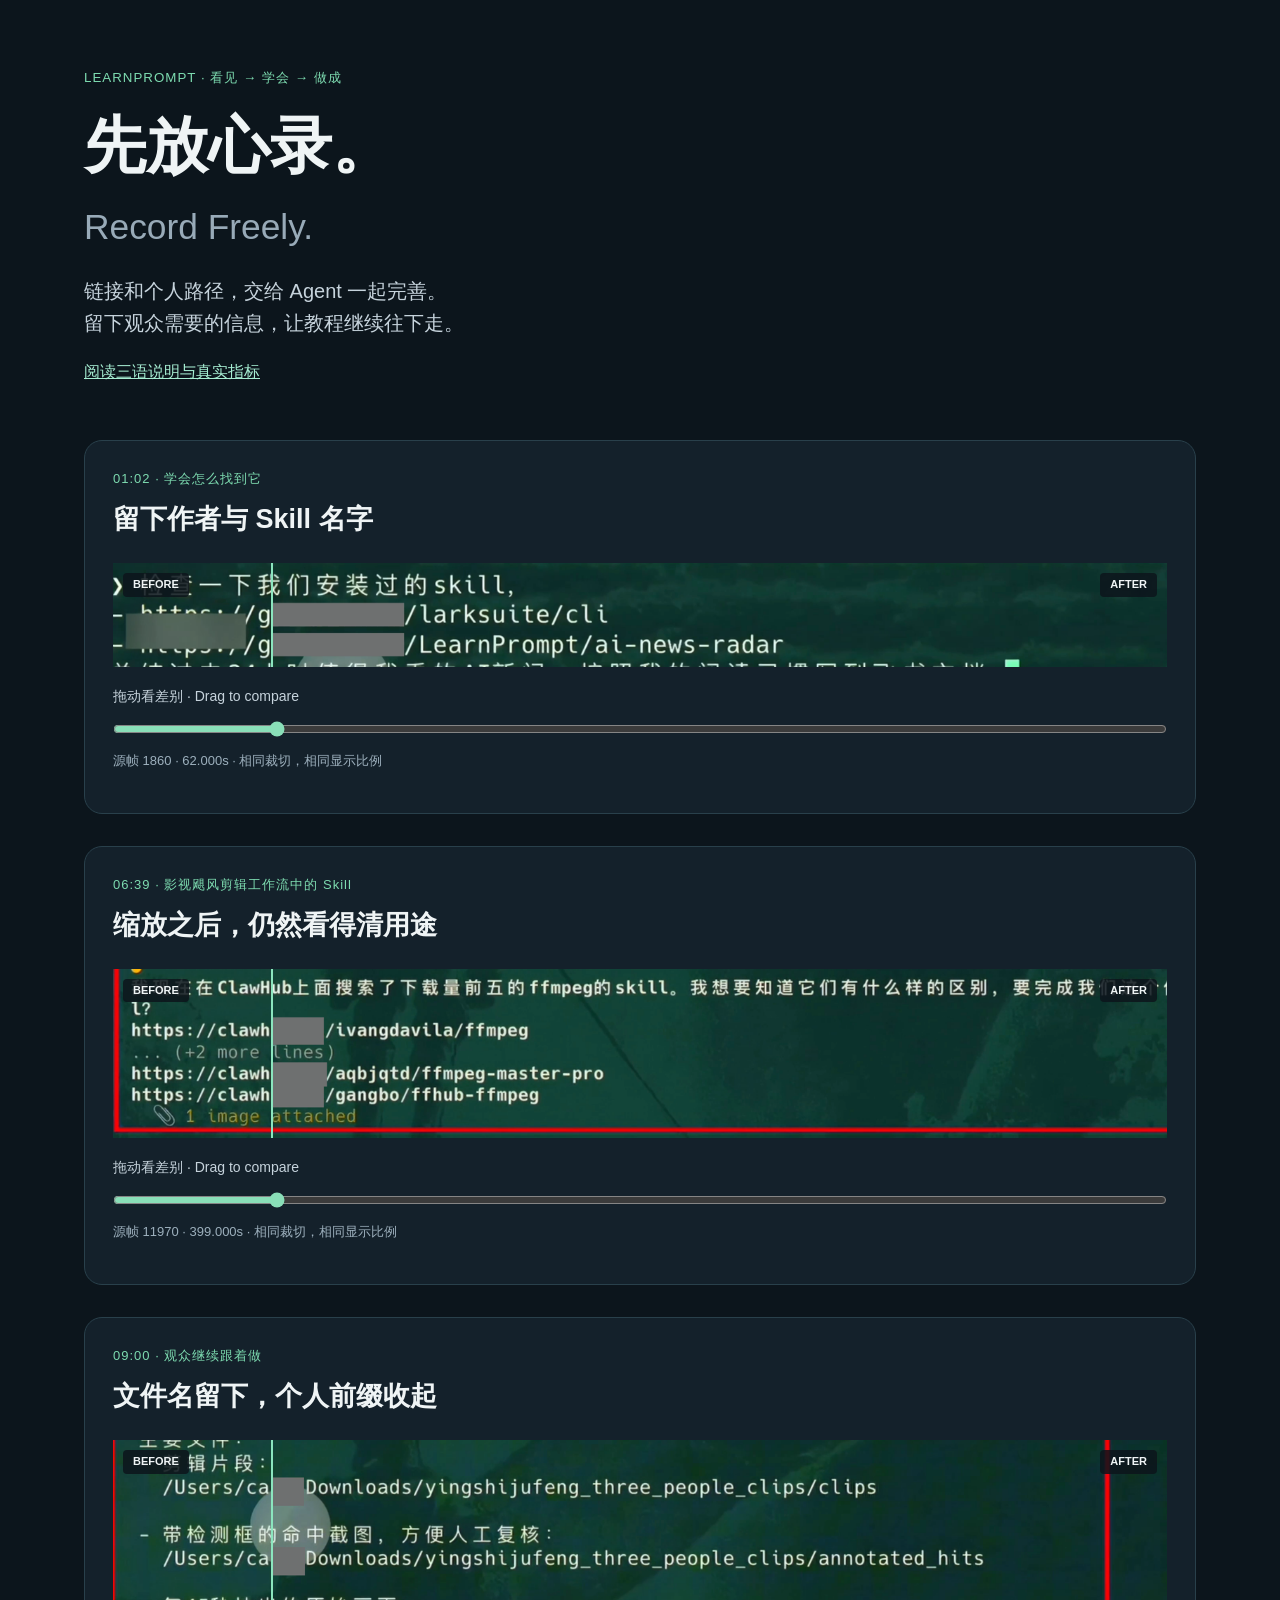
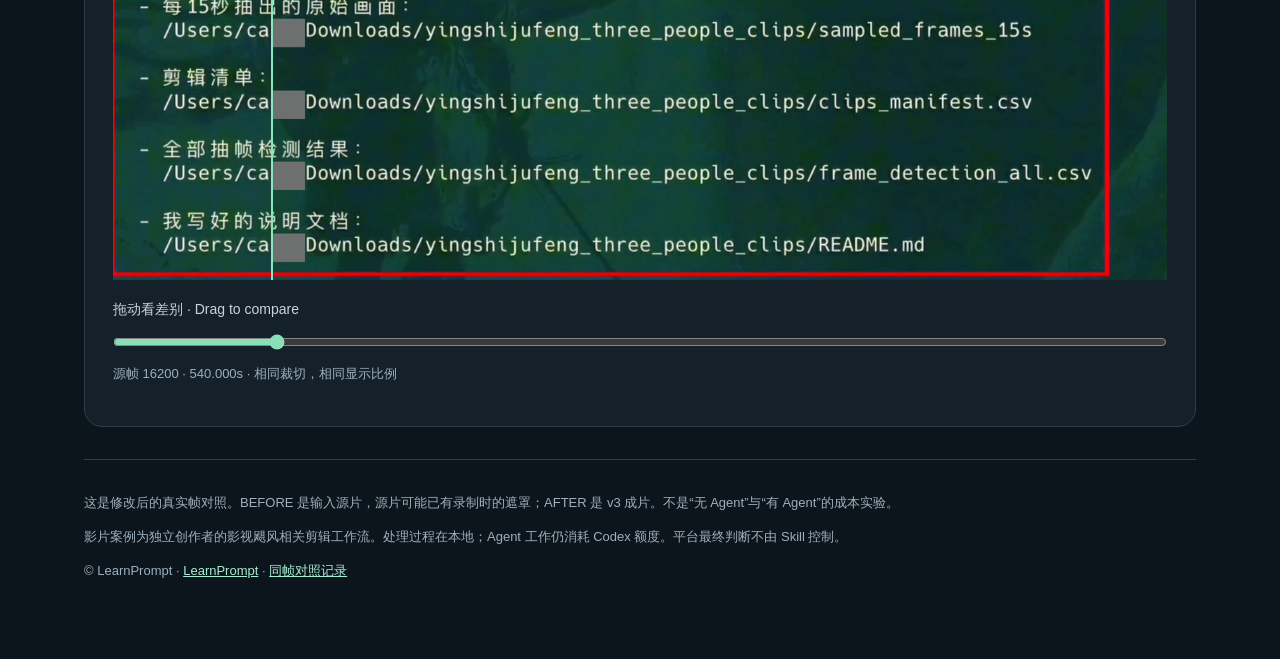
==== assets/comparisons/index.html @ 6e22ccd3 "Publish Record Freely skill with reproducible redaction evidence" ====
<!doctype html><html lang="zh-CN"><meta charset="utf-8"><meta name="viewport" content="width=device-width,initial-scale=1"><title>放心录 · Record Freely / 前后对比</title><style>*{box-sizing:border-box}body{margin:0;background:#0c151c;color:#eff4f5;font-family:-apple-system,BlinkMacSystemFont,"Segoe UI",sans-serif;line-height:1.6}main{max-width:1160px;margin:auto;padding:64px 24px}header{max-width:830px;margin-bottom:56px}header small,.eyebrow{color:#7ddbb0;letter-spacing:1px}h1{font-size:clamp(32px,5vw,62px);line-height:1.17;margin:20px 0}h1 span{font-weight:400;color:#98aab8;font-size:.57em}header p{font-size:20px;color:#c6d3dc}a{color:#a6edd2}section{padding:28px;background:#14212b;border:1px solid #29404b;border-radius:18px;margin-bottom:32px}h2{font-size:27px;margin:8px 0 22px}.eyebrow{font-size:13px;margin:0}.compare{--split:15%;position:relative;overflow:hidden;background:#000}.compare img{display:block;width:100%}.compare img.after{position:absolute;inset:0;clip-path:inset(0 0 0 var(--split))}.divider{position:absolute;top:0;bottom:0;left:var(--split);width:2px;background:#8be5be}.compare b{position:absolute;top:10px;padding:3px 10px;background:#0c151cd9;border-radius:4px;font-size:11px}.before-label{left:10px}.after-label{right:10px}label{display:block;margin-top:18px;font-size:14px;color:#c6d3dc}input{display:block;accent-color:#89dfb8;width:100%;margin:14px 0;cursor:ew-resize}.detail,footer{font-size:13px;color:#9db0bd}footer{padding-top:20px;border-top:1px solid #29404b}footer p{max-width:850px}@media(max-width:600px){main{padding:32px 15px}section{padding:16px}h2{font-size:22px}header p{font-size:17px}}</style><main><header><small>LEARNPROMPT · 看见 → 学会 → 做成</small><h1>先放心录。<br><span>Record Freely.</span></h1><p>链接和个人路径，交给 Agent 一起完善。<br>留下观众需要的信息，让教程继续往下走。</p><a href="https://github.com/LearnPrompt/record-freely#readme">阅读三语说明与真实指标</a></header><section><p class="eyebrow">01:02 · 学会怎么找到它</p><h2>留下作者与 Skill 名字</h2><div class="compare"><img src="01-02-before.png" alt="输入源帧"><img class="after" src="01-02-after.png" alt="v3处理后的同一帧"><div class="divider"></div><b class="before-label">BEFORE</b><b class="after-label">AFTER</b></div><label>拖动看差别 · Drag to compare<input type="range" min="0" max="100" value="15" aria-label="01-02前后对照" oninput="this.closest('section').querySelector('.compare').style.setProperty('--split',this.value+'%')"></label><p class="detail">源帧 1860 · 62.000s · 相同裁切，相同显示比例</p></section><section><p class="eyebrow">06:39 · 影视飓风剪辑工作流中的 Skill</p><h2>缩放之后，仍然看得清用途</h2><div class="compare"><img src="06-39-before.png" alt="输入源帧"><img class="after" src="06-39-after.png" alt="v3处理后的同一帧"><div class="divider"></div><b class="before-label">BEFORE</b><b class="after-label">AFTER</b></div><label>拖动看差别 · Drag to compare<input type="range" min="0" max="100" value="15" aria-label="06-39前后对照" oninput="this.closest('section').querySelector('.compare').style.setProperty('--split',this.value+'%')"></label><p class="detail">源帧 11970 · 399.000s · 相同裁切，相同显示比例</p></section><section><p class="eyebrow">09:00 · 观众继续跟着做</p><h2>文件名留下，个人前缀收起</h2><div class="compare"><img src="09-00-before.png" alt="输入源帧"><img class="after" src="09-00-after.png" alt="v3处理后的同一帧"><div class="divider"></div><b class="before-label">BEFORE</b><b class="after-label">AFTER</b></div><label>拖动看差别 · Drag to compare<input type="range" min="0" max="100" value="15" aria-label="09-00前后对照" oninput="this.closest('section').querySelector('.compare').style.setProperty('--split',this.value+'%')"></label><p class="detail">源帧 16200 · 540.000s · 相同裁切，相同显示比例</p></section><footer><p>这是修改后的真实帧对照。BEFORE 是输入源片，源片可能已有录制时的遮罩；AFTER 是 v3 成片。不是“无 Agent”与“有 Agent”的成本实验。</p><p>影片案例为独立创作者的影视飓风相关剪辑工作流。处理过程在本地；Agent 工作仍消耗 Codex 额度。平台最终判断不由 Skill 控制。</p><p>© LearnPrompt · <a href="https://learnprompt.pro">LearnPrompt</a> · <a href="manifest.json">同帧对照记录</a></p></footer></main></html>
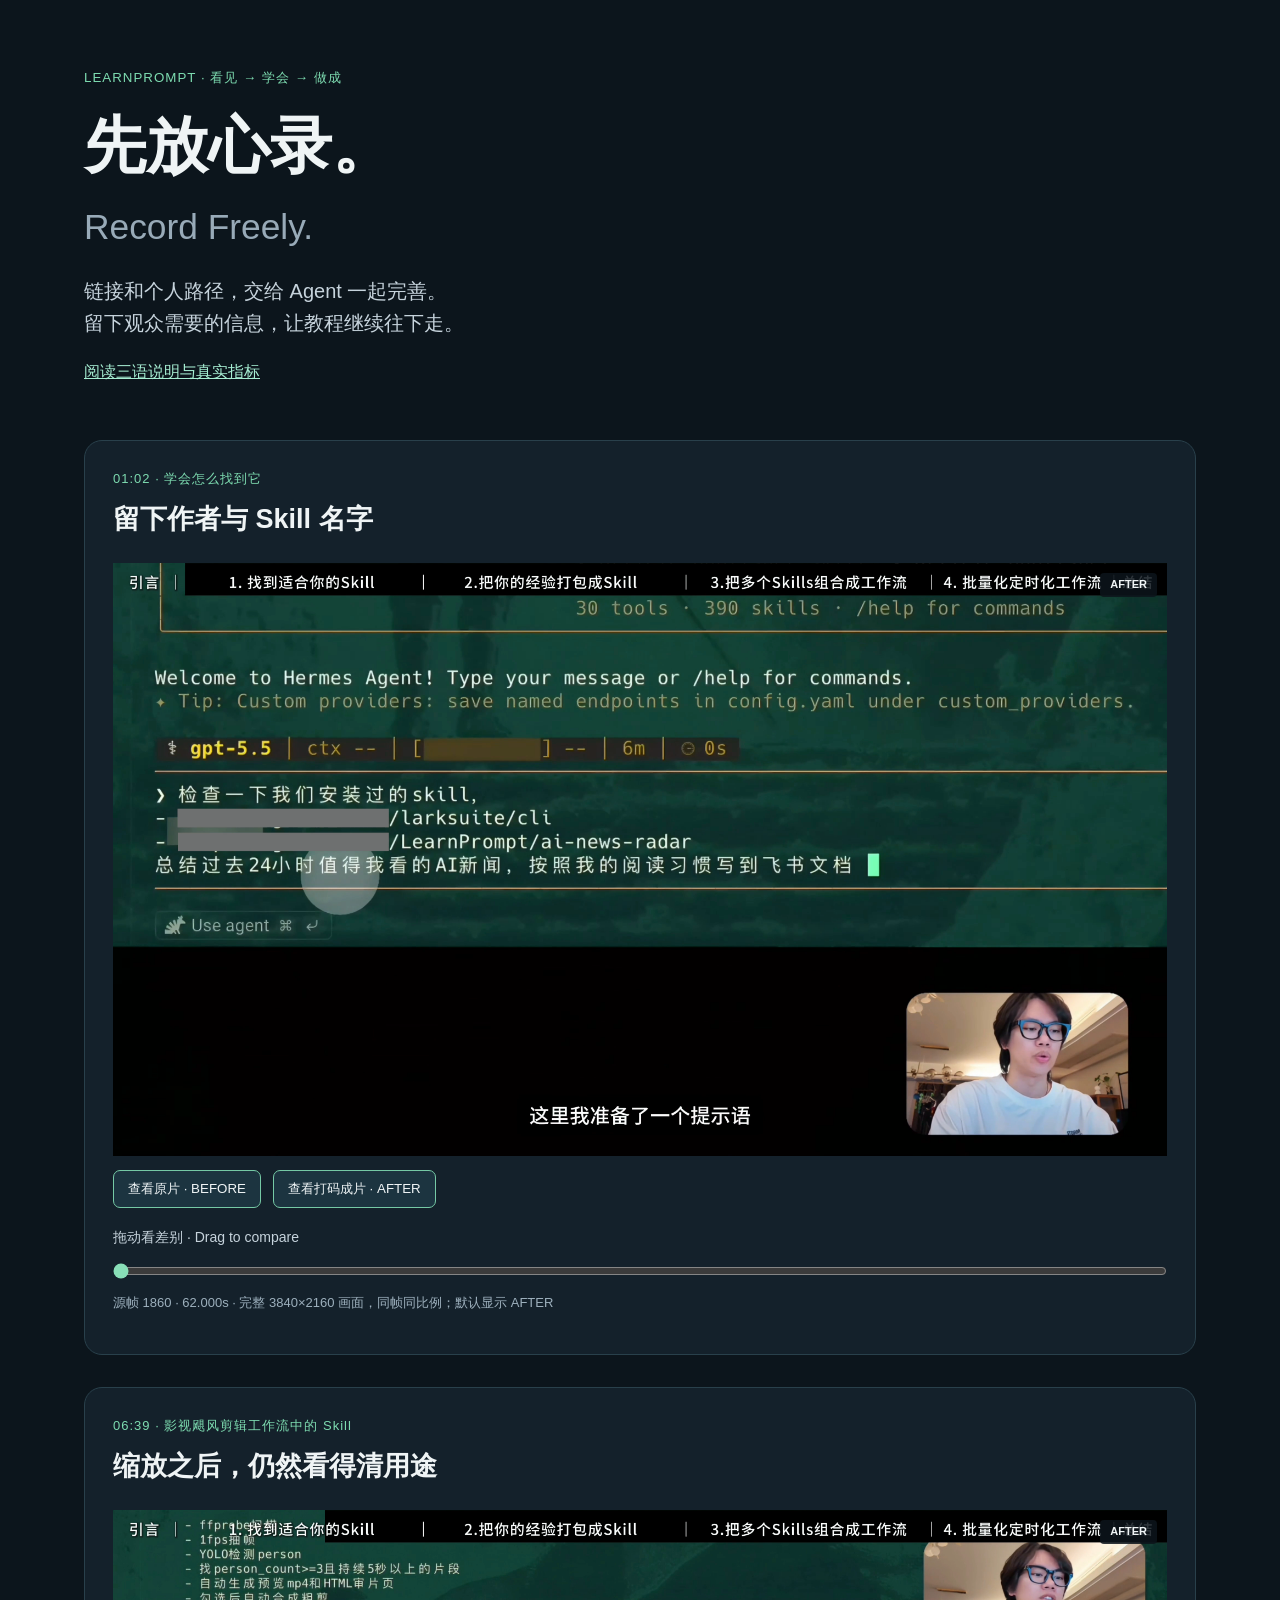
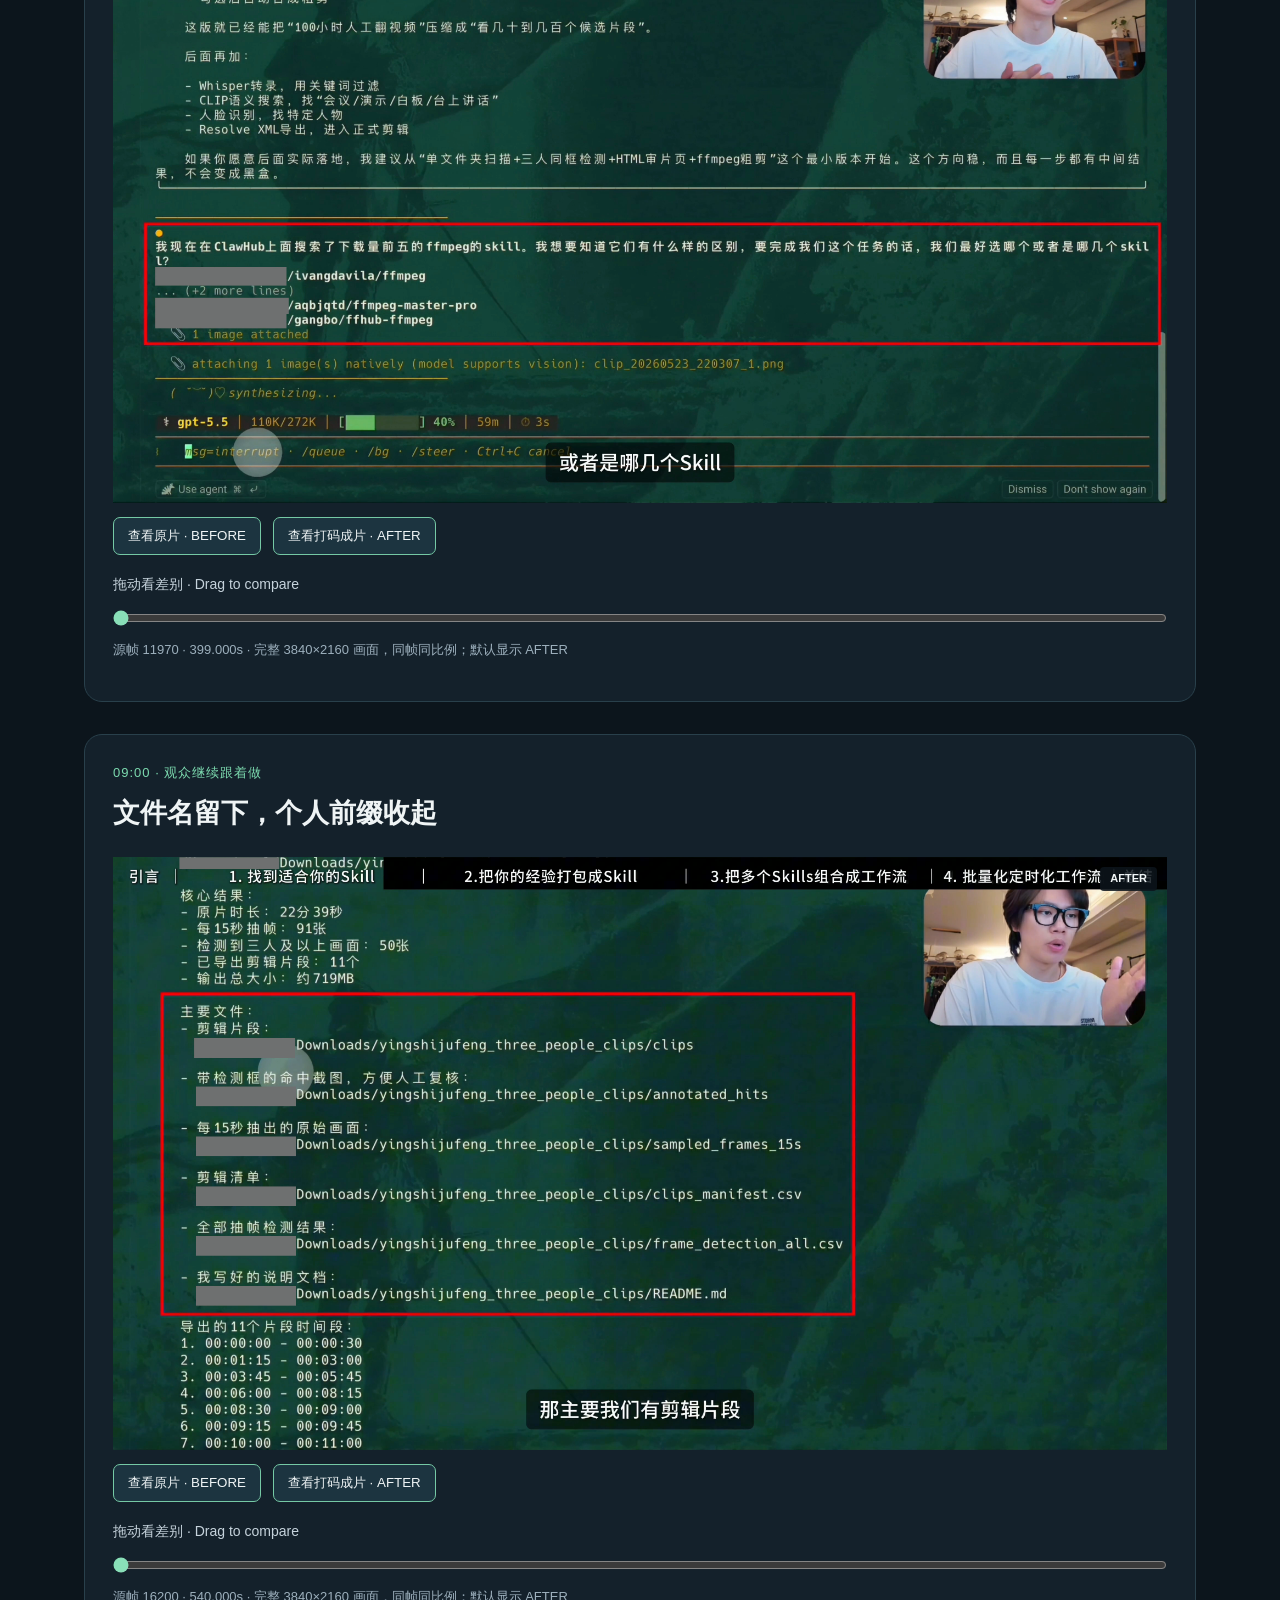
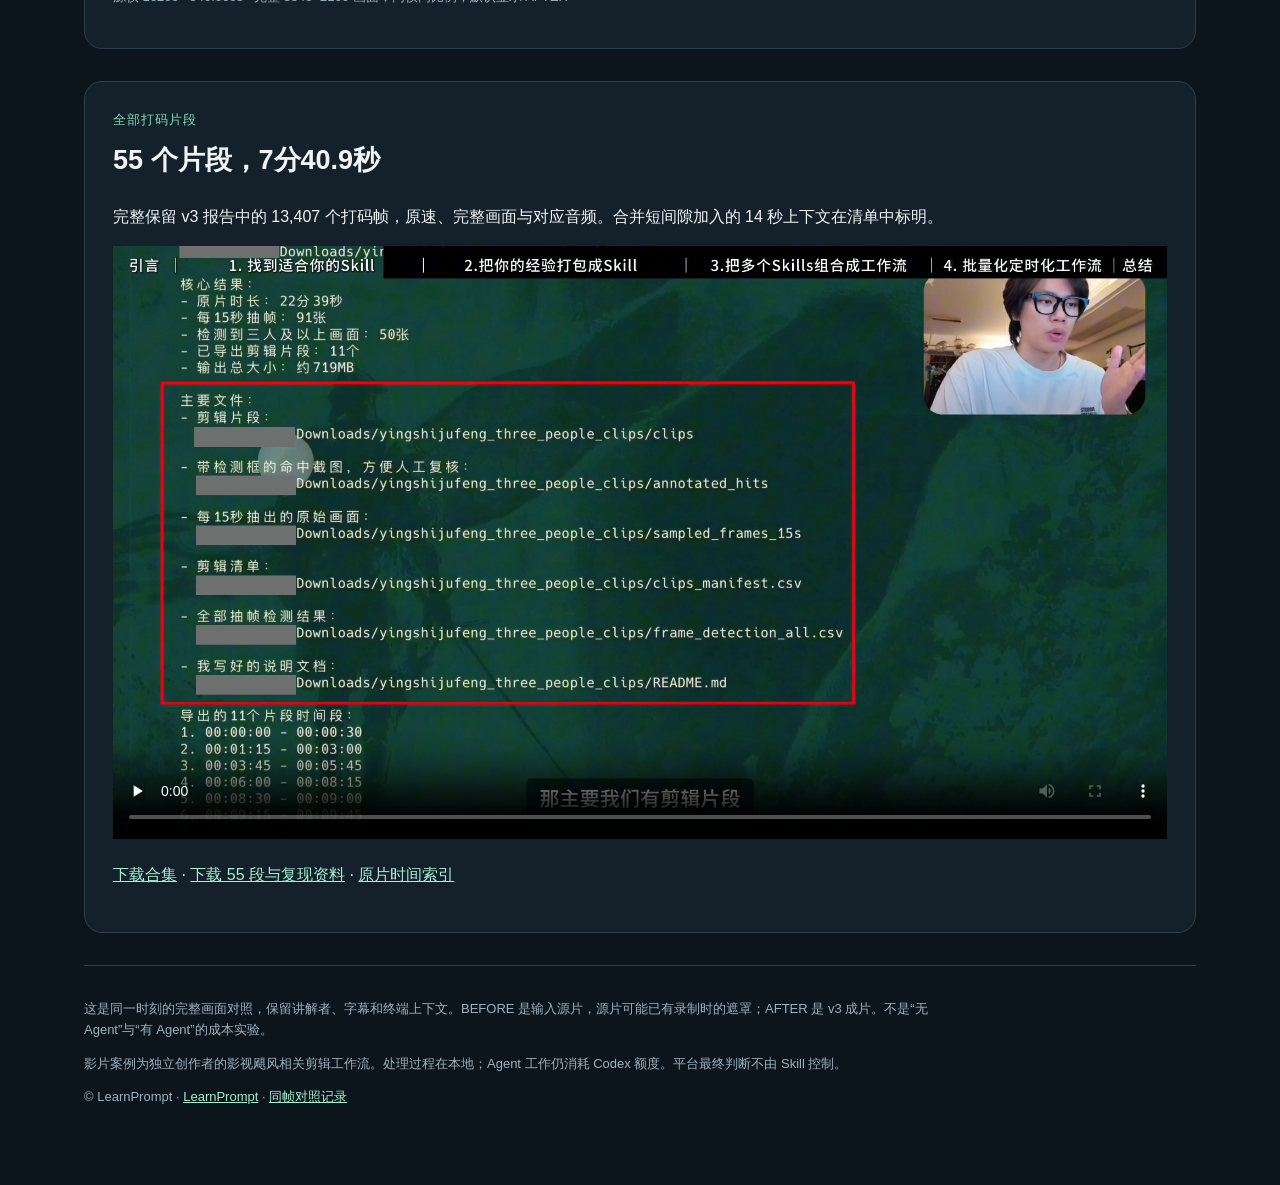
==== commit 102c5162: "Show complete before-after frames and collect every reported masked segment" ====
--- a/assets/comparisons/index.html
+++ b/assets/comparisons/index.html
@@ -1 +1,10 @@
-<!doctype html><html lang="zh-CN"><meta charset="utf-8"><meta name="viewport" content="width=device-width,initial-scale=1"><title>放心录 · Record Freely / 前后对比</title><style>*{box-sizing:border-box}body{margin:0;background:#0c151c;color:#eff4f5;font-family:-apple-system,BlinkMacSystemFont,"Segoe UI",sans-serif;line-height:1.6}main{max-width:1160px;margin:auto;padding:64px 24px}header{max-width:830px;margin-bottom:56px}header small,.eyebrow{color:#7ddbb0;letter-spacing:1px}h1{font-size:clamp(32px,5vw,62px);line-height:1.17;margin:20px 0}h1 span{font-weight:400;color:#98aab8;font-size:.57em}header p{font-size:20px;color:#c6d3dc}a{color:#a6edd2}section{padding:28px;background:#14212b;border:1px solid #29404b;border-radius:18px;margin-bottom:32px}h2{font-size:27px;margin:8px 0 22px}.eyebrow{font-size:13px;margin:0}.compare{--split:15%;position:relative;overflow:hidden;background:#000}.compare img{display:block;width:100%}.compare img.after{position:absolute;inset:0;clip-path:inset(0 0 0 var(--split))}.divider{position:absolute;top:0;bottom:0;left:var(--split);width:2px;background:#8be5be}.compare b{position:absolute;top:10px;padding:3px 10px;background:#0c151cd9;border-radius:4px;font-size:11px}.before-label{left:10px}.after-label{right:10px}label{display:block;margin-top:18px;font-size:14px;color:#c6d3dc}input{display:block;accent-color:#89dfb8;width:100%;margin:14px 0;cursor:ew-resize}.detail,footer{font-size:13px;color:#9db0bd}footer{padding-top:20px;border-top:1px solid #29404b}footer p{max-width:850px}@media(max-width:600px){main{padding:32px 15px}section{padding:16px}h2{font-size:22px}header p{font-size:17px}}</style><main><header><small>LEARNPROMPT · 看见 → 学会 → 做成</small><h1>先放心录。<br><span>Record Freely.</span></h1><p>链接和个人路径，交给 Agent 一起完善。<br>留下观众需要的信息，让教程继续往下走。</p><a href="https://github.com/LearnPrompt/record-freely#readme">阅读三语说明与真实指标</a></header><section><p class="eyebrow">01:02 · 学会怎么找到它</p><h2>留下作者与 Skill 名字</h2><div class="compare"><img src="01-02-before.png" alt="输入源帧"><img class="after" src="01-02-after.png" alt="v3处理后的同一帧"><div class="divider"></div><b class="before-label">BEFORE</b><b class="after-label">AFTER</b></div><label>拖动看差别 · Drag to compare<input type="range" min="0" max="100" value="15" aria-label="01-02前后对照" oninput="this.closest('section').querySelector('.compare').style.setProperty('--split',this.value+'%')"></label><p class="detail">源帧 1860 · 62.000s · 相同裁切，相同显示比例</p></section><section><p class="eyebrow">06:39 · 影视飓风剪辑工作流中的 Skill</p><h2>缩放之后，仍然看得清用途</h2><div class="compare"><img src="06-39-before.png" alt="输入源帧"><img class="after" src="06-39-after.png" alt="v3处理后的同一帧"><div class="divider"></div><b class="before-label">BEFORE</b><b class="after-label">AFTER</b></div><label>拖动看差别 · Drag to compare<input type="range" min="0" max="100" value="15" aria-label="06-39前后对照" oninput="this.closest('section').querySelector('.compare').style.setProperty('--split',this.value+'%')"></label><p class="detail">源帧 11970 · 399.000s · 相同裁切，相同显示比例</p></section><section><p class="eyebrow">09:00 · 观众继续跟着做</p><h2>文件名留下，个人前缀收起</h2><div class="compare"><img src="09-00-before.png" alt="输入源帧"><img class="after" src="09-00-after.png" alt="v3处理后的同一帧"><div class="divider"></div><b class="before-label">BEFORE</b><b class="after-label">AFTER</b></div><label>拖动看差别 · Drag to compare<input type="range" min="0" max="100" value="15" aria-label="09-00前后对照" oninput="this.closest('section').querySelector('.compare').style.setProperty('--split',this.value+'%')"></label><p class="detail">源帧 16200 · 540.000s · 相同裁切，相同显示比例</p></section><footer><p>这是修改后的真实帧对照。BEFORE 是输入源片，源片可能已有录制时的遮罩；AFTER 是 v3 成片。不是“无 Agent”与“有 Agent”的成本实验。</p><p>影片案例为独立创作者的影视飓风相关剪辑工作流。处理过程在本地；Agent 工作仍消耗 Codex 额度。平台最终判断不由 Skill 控制。</p><p>© LearnPrompt · <a href="https://learnprompt.pro">LearnPrompt</a> · <a href="manifest.json">同帧对照记录</a></p></footer></main></html>+<!doctype html><html lang="zh-CN"><meta charset="utf-8"><meta name="viewport" content="width=device-width,initial-scale=1"><title>放心录 · Record Freely / 前后对比</title><style>*{box-sizing:border-box}body{margin:0;background:#0c151c;color:#eff4f5;font-family:-apple-system,BlinkMacSystemFont,"Segoe UI",sans-serif;line-height:1.6}main{max-width:1160px;margin:auto;padding:64px 24px}header{max-width:830px;margin-bottom:56px}header small,.eyebrow{color:#7ddbb0;letter-spacing:1px}h1{font-size:clamp(32px,5vw,62px);line-height:1.17;margin:20px 0}h1 span{font-weight:400;color:#98aab8;font-size:.57em}header p{font-size:20px;color:#c6d3dc}a{color:#a6edd2}section{padding:28px;background:#14212b;border:1px solid #29404b;border-radius:18px;margin-bottom:32px}h2{font-size:27px;margin:8px 0 22px}.eyebrow{font-size:13px;margin:0}.compare{--split:0%;position:relative;overflow:hidden;background:#000}.compare img{display:block;width:100%}.compare img.after{position:absolute;inset:0;clip-path:inset(0 0 0 var(--split))}.divider{display:none;position:absolute;top:0;bottom:0;left:var(--split);width:2px;background:#8be5be}.compare b{position:absolute;top:10px;padding:3px 10px;background:#0c151cd9;border-radius:4px;font-size:11px}.before-label{left:10px;display:none}.after-label{right:10px}.controls{display:flex;flex-wrap:wrap;gap:12px;margin-top:14px}button{border:1px solid #75c9a5;border-radius:7px;padding:9px 14px;color:#eff4f5;background:#1c3440;cursor:pointer}label{display:block;margin-top:18px;font-size:14px;color:#c6d3dc}input{display:block;accent-color:#89dfb8;width:100%;margin:14px 0;cursor:ew-resize}.detail,footer{font-size:13px;color:#9db0bd}footer{padding-top:20px;border-top:1px solid #29404b}footer p{max-width:850px}@media(max-width:600px){main{padding:32px 15px}section{padding:16px}h2{font-size:22px}header p{font-size:17px}}</style><main><header><small>LEARNPROMPT · 看见 → 学会 → 做成</small><h1>先放心录。<br><span>Record Freely.</span></h1><p>链接和个人路径，交给 Agent 一起完善。<br>留下观众需要的信息，让教程继续往下走。</p><a href="https://github.com/LearnPrompt/record-freely#readme">阅读三语说明与真实指标</a></header><section><p class="eyebrow">01:02 · 学会怎么找到它</p><h2>留下作者与 Skill 名字</h2><div class="compare"><img src="../full-frame-comparisons/01-02-before.png" alt="输入源帧"><img class="after" src="../full-frame-comparisons/01-02-after.png" alt="v3处理后的同一帧"><div class="divider"></div><b class="before-label">BEFORE</b><b class="after-label">AFTER</b></div><div class="controls"><button type="button" onclick="setSplit(this.closest('section'),100)">查看原片 · BEFORE</button><button type="button" onclick="setSplit(this.closest('section'),0)">查看打码成片 · AFTER</button></div><label>拖动看差别 · Drag to compare<input type="range" min="0" max="100" value="0" aria-label="01-02前后对照" oninput="setSplit(this.closest('section'),this.value)"></label><p class="detail">源帧 1860 · 62.000s · 完整 3840×2160 画面，同帧同比例；默认显示 AFTER</p></section><section><p class="eyebrow">06:39 · 影视飓风剪辑工作流中的 Skill</p><h2>缩放之后，仍然看得清用途</h2><div class="compare"><img src="../full-frame-comparisons/06-39-before.png" alt="输入源帧"><img class="after" src="../full-frame-comparisons/06-39-after.png" alt="v3处理后的同一帧"><div class="divider"></div><b class="before-label">BEFORE</b><b class="after-label">AFTER</b></div><div class="controls"><button type="button" onclick="setSplit(this.closest('section'),100)">查看原片 · BEFORE</button><button type="button" onclick="setSplit(this.closest('section'),0)">查看打码成片 · AFTER</button></div><label>拖动看差别 · Drag to compare<input type="range" min="0" max="100" value="0" aria-label="06-39前后对照" oninput="setSplit(this.closest('section'),this.value)"></label><p class="detail">源帧 11970 · 399.000s · 完整 3840×2160 画面，同帧同比例；默认显示 AFTER</p></section><section><p class="eyebrow">09:00 · 观众继续跟着做</p><h2>文件名留下，个人前缀收起</h2><div class="compare"><img src="../full-frame-comparisons/09-00-before.png" alt="输入源帧"><img class="after" src="../full-frame-comparisons/09-00-after.png" alt="v3处理后的同一帧"><div class="divider"></div><b class="before-label">BEFORE</b><b class="after-label">AFTER</b></div><div class="controls"><button type="button" onclick="setSplit(this.closest('section'),100)">查看原片 · BEFORE</button><button type="button" onclick="setSplit(this.closest('section'),0)">查看打码成片 · AFTER</button></div><label>拖动看差别 · Drag to compare<input type="range" min="0" max="100" value="0" aria-label="09-00前后对照" oninput="setSplit(this.closest('section'),this.value)"></label><p class="detail">源帧 16200 · 540.000s · 完整 3840×2160 画面，同帧同比例；默认显示 AFTER</p></section><section id="collection"><p class="eyebrow">全部打码片段</p><h2>55 个片段，7分40.9秒</h2><p>完整保留 v3 报告中的 13,407 个打码帧，原速、完整画面与对应音频。合并短间隙加入的 14 秒上下文在清单中标明。</p><video controls preload="none" poster="../full-frame-comparisons/09-00-after.png" style="width:100%;background:#000" src="https://github.com/LearnPrompt/record-freely/releases/download/v1.0.1/all-masked-segments.mp4"></video><p><a href="https://github.com/LearnPrompt/record-freely/releases/download/v1.0.1/all-masked-segments.mp4">下载合集</a> · <a href="https://github.com/LearnPrompt/record-freely/releases/download/v1.0.1/masked-segment-clips.zip">下载 55 段与复现资料</a> · <a href="https://github.com/LearnPrompt/record-freely/blob/main/docs/masked-segment-collection.md">原片时间索引</a></p></section><footer><p>这是同一时刻的完整画面对照，保留讲解者、字幕和终端上下文。BEFORE 是输入源片，源片可能已有录制时的遮罩；AFTER 是 v3 成片。不是“无 Agent”与“有 Agent”的成本实验。</p><p>影片案例为独立创作者的影视飓风相关剪辑工作流。处理过程在本地；Agent 工作仍消耗 Codex 额度。平台最终判断不由 Skill 控制。</p><p>© LearnPrompt · <a href="https://learnprompt.pro">LearnPrompt</a> · <a href="../full-frame-comparisons/manifest.json">同帧对照记录</a></p></footer></main><script>
+function setSplit(section,value){
+  const split=Number(value),box=section.querySelector('.compare');
+  box.style.setProperty('--split',split+'%');
+  section.querySelector('input').value=split;
+  box.querySelector('.before-label').style.display=split===0?'none':'block';
+  box.querySelector('.after-label').style.display=split===100?'none':'block';
+  box.querySelector('.divider').style.display=(split===0||split===100)?'none':'block';
+}
+</script></html>
